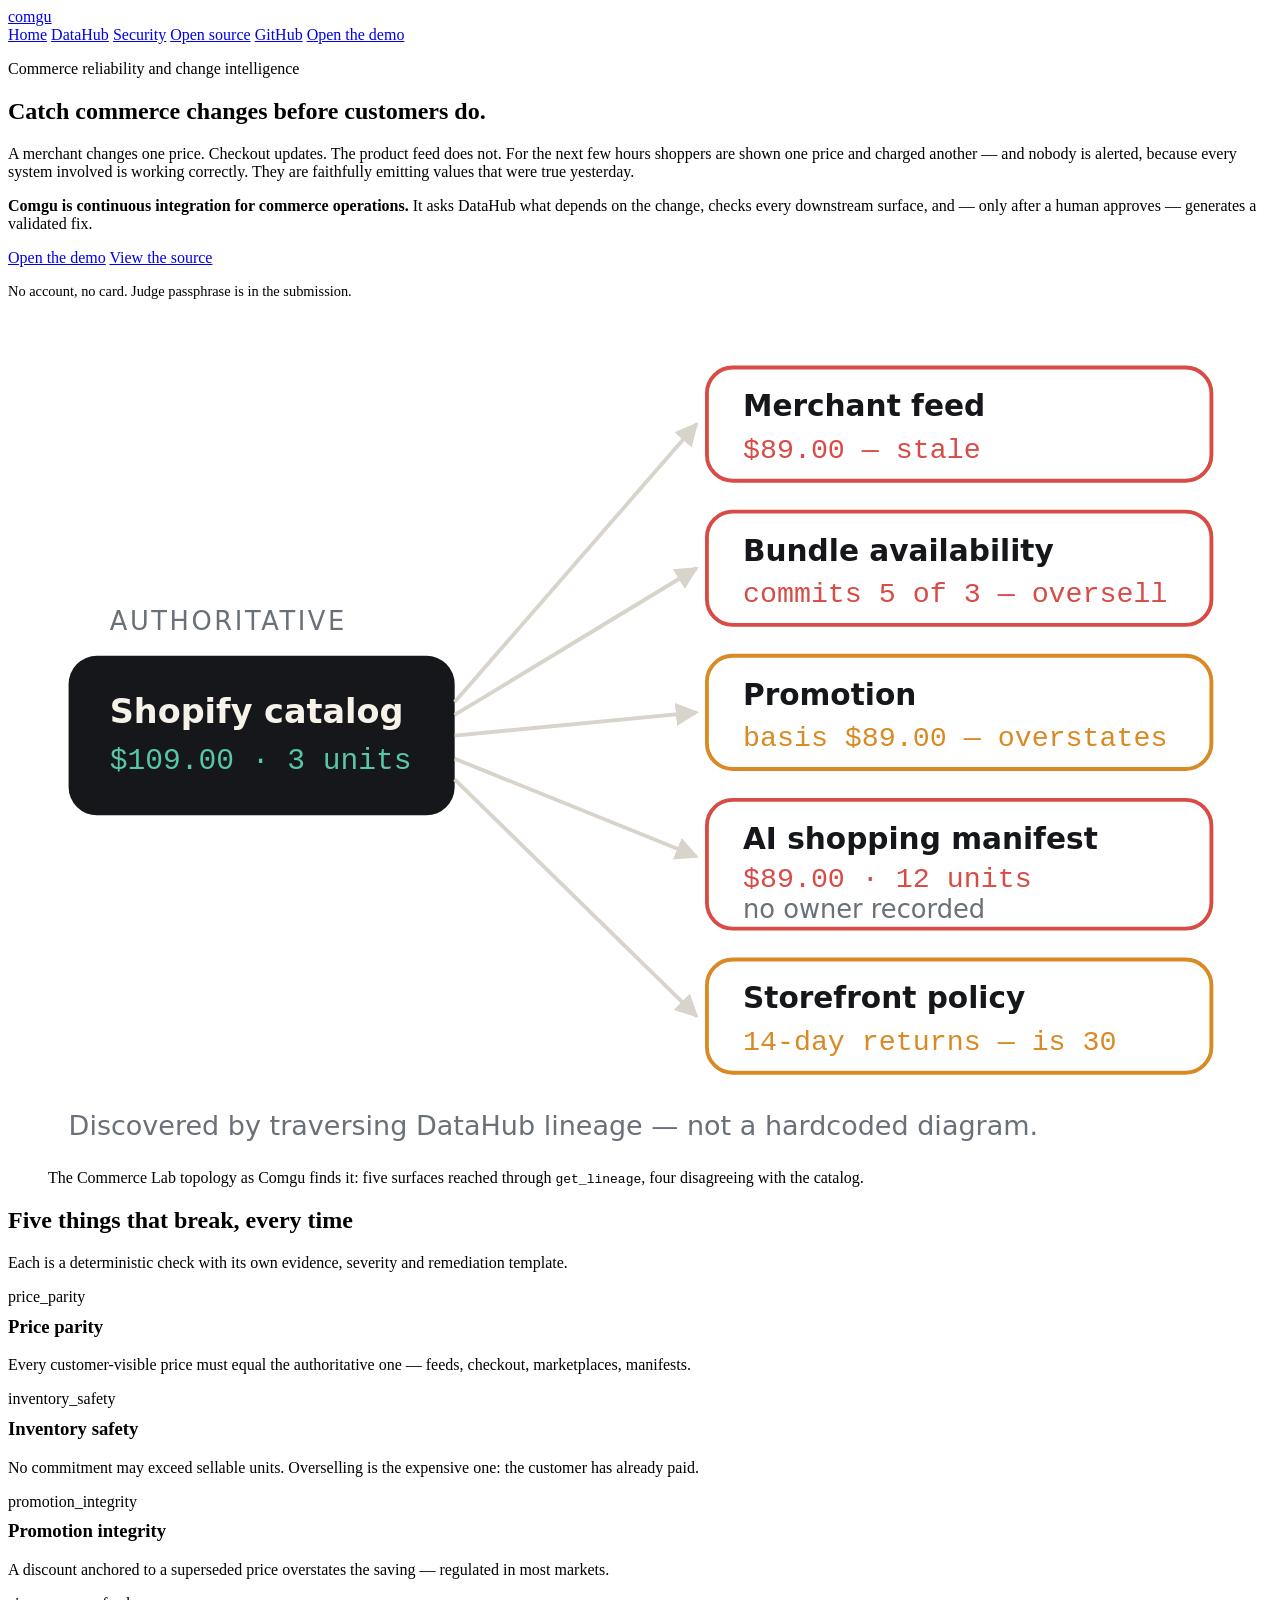
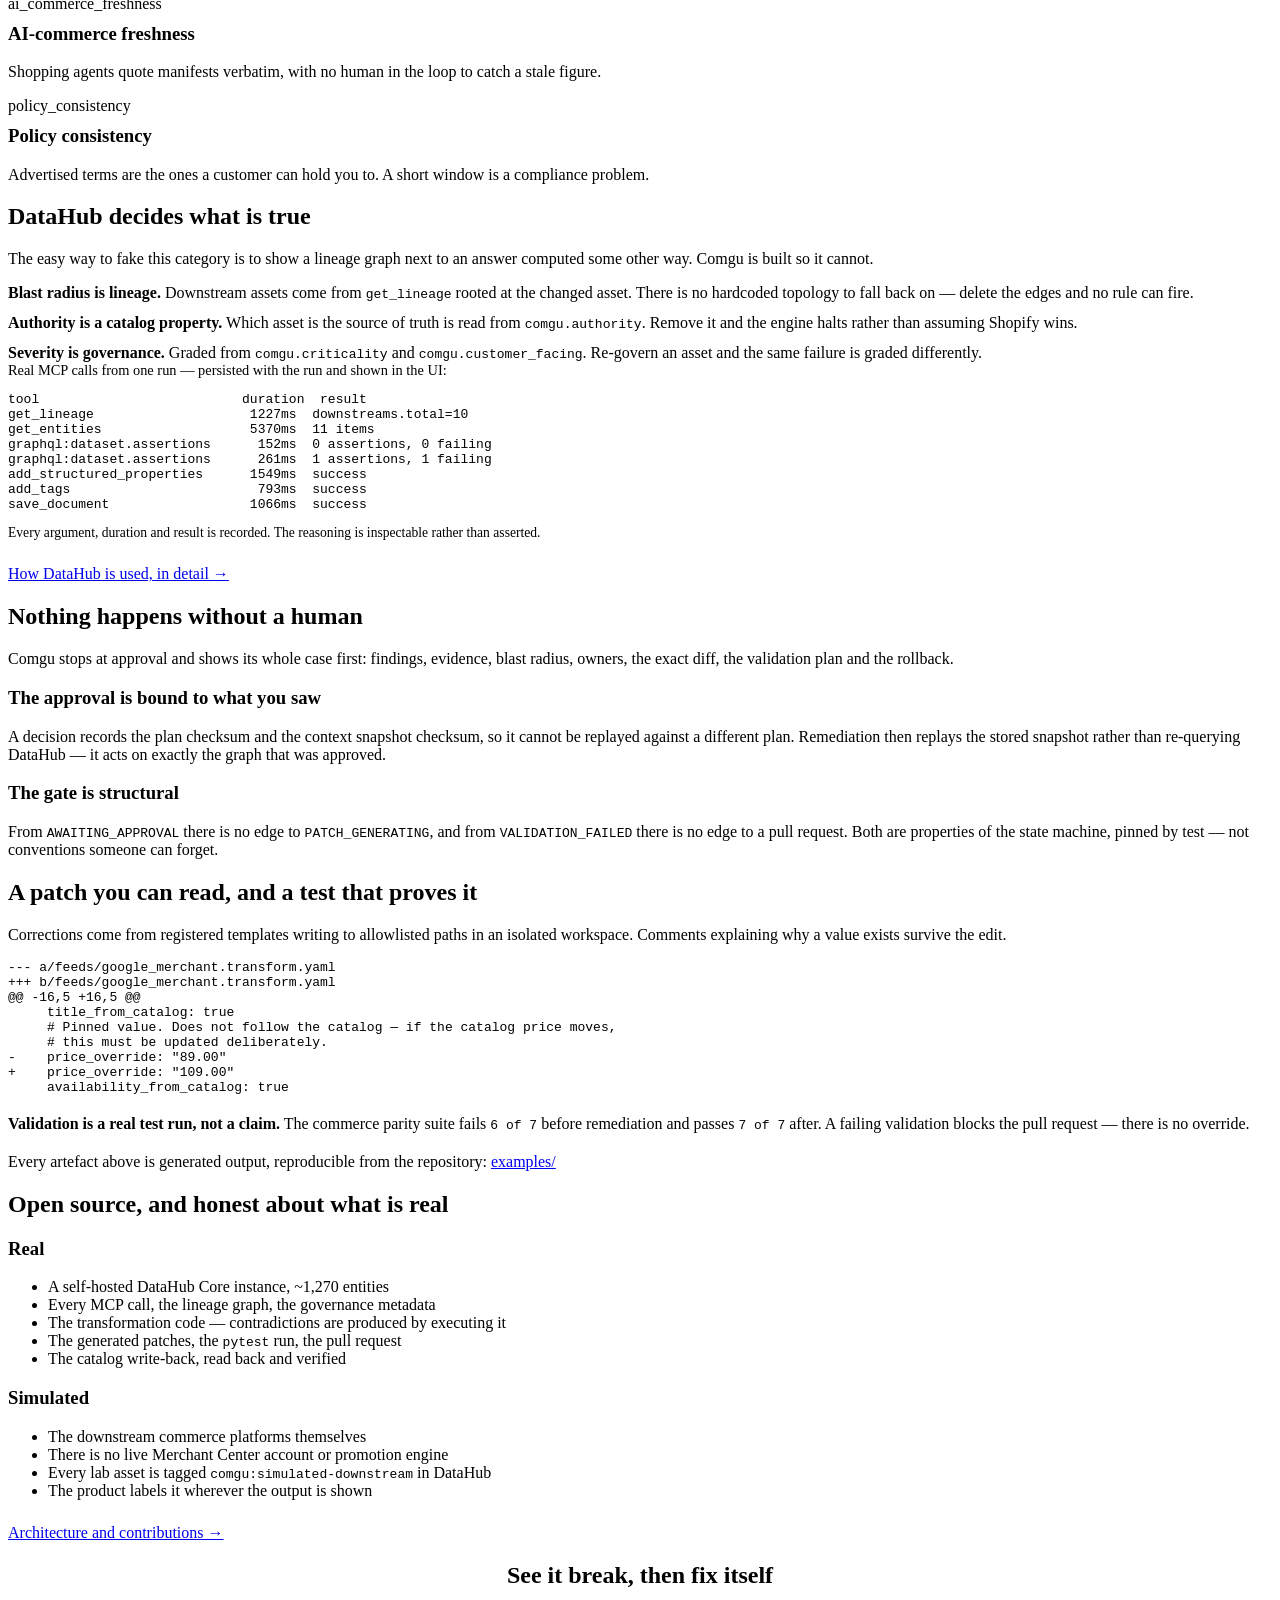
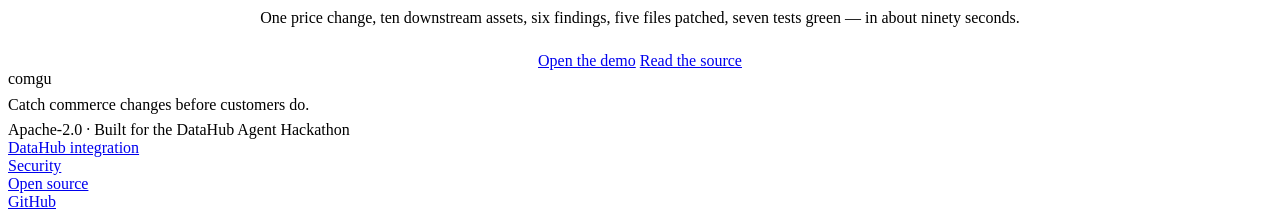
==== apps/api/static/marketing/index.html @ 2b43a9cf "Marketing site: homepage, DataHub, Security, Open source Four pages at the root; the product moves t" ====
<!doctype html>
<html lang="en">
<head>
<meta charset="utf-8">
<meta name="viewport" content="width=device-width, initial-scale=1">
<title>Comgu — continuous integration for commerce operations</title>
<meta name="description" content="Comgu catches commerce changes before customers do. It uses DataHub lineage to find every surface a price or inventory change broke, and proposes a validated fix.">
<link rel="stylesheet" href="/static/marketing/site.css">
<link rel="icon" href="data:image/svg+xml,<svg xmlns='http://www.w3.org/2000/svg' viewBox='0 0 100 100'><rect width='100' height='100' rx='22' fill='%2315171A'/><rect x='42' y='42' width='16' height='16' rx='3' fill='%23FF6B3D'/></svg>">
</head>
<body>
<header>
  <div class="wrap">
    <a class="brand" href="/"><span class="mark" aria-hidden="true"></span>comgu</a>
    <nav class="top" aria-label="Main">
      <a href="/" aria-current="page">Home</a>
      <a href="/datahub">DataHub</a>
      <a href="/security">Security</a>
      <a href="/open-source">Open source</a>
      <a href="https://github.com/AmirmLotfy/comgu">GitHub</a>
      <a class="cta" href="/app">Open the demo</a>
    </nav>
  </div>
</header>

<main>
<section class="plain">
  <div class="wrap hero">
    <div>
      <p class="eyebrow">Commerce reliability and change intelligence</p>
      <h1>Catch commerce changes before customers do.</h1>
      <p class="lede">
        A merchant changes one price. Checkout updates. The product feed does not.
        For the next few hours shoppers are shown one price and charged another —
        and nobody is alerted, because every system involved is working correctly.
        They are faithfully emitting values that were true yesterday.
      </p>
      <p class="lede">
        <strong>Comgu is continuous integration for commerce operations.</strong>
        It asks DataHub what depends on the change, checks every downstream
        surface, and — only after a human approves — generates a validated fix.
      </p>
      <div class="buttons">
        <a class="cta" href="/app">Open the demo</a>
        <a class="cta ghost" href="https://github.com/AmirmLotfy/comgu">View the source</a>
      </div>
      <p class="muted" style="font-size:.9rem;margin-top:1rem">
        No account, no card. Judge passphrase is in the submission.
      </p>
    </div>

    <!-- The diagnostic visual is the real Commerce Lab topology: one
         authoritative source, five projections, one of them unowned. -->
    <figure>
      <svg viewBox="0 0 460 330" role="img" width="100%"
           aria-label="One Shopify catalog projects into five downstream surfaces; four disagree with it and one has no owner.">
        <defs>
          <marker id="a" viewBox="0 0 10 10" refX="9" refY="5" markerWidth="6" markerHeight="6" orient="auto">
            <path d="M0 0 L10 5 L0 10 z" fill="#D8D4CB"/>
          </marker>
        </defs>
        <rect x="8" y="132" width="150" height="62" rx="11" fill="#15171A"/>
        <text x="24" y="158" fill="#F6F2E9" font-size="13" font-weight="700" font-family="system-ui">Shopify catalog</text>
        <text x="24" y="176" fill="#57C7A5" font-size="11.5" font-family="ui-monospace,monospace">$109.00 · 3 units</text>
        <text x="24" y="122" fill="#697078" font-size="10" font-family="system-ui" letter-spacing="1">AUTHORITATIVE</text>

        <g font-family="system-ui" font-size="11.5">
          <!-- four contradicting surfaces + one correct -->
          <g>
            <line x1="158" y1="150" x2="252" y2="42" stroke="#D8D4CB" stroke-width="1.5" marker-end="url(#a)"/>
            <rect x="256" y="20" width="196" height="44" rx="10" fill="#fff" stroke="#D94B45" stroke-width="1.5"/>
            <text x="270" y="39" fill="#15171A" font-weight="650">Merchant feed</text>
            <text x="270" y="55" fill="#D94B45" font-family="ui-monospace,monospace" font-size="11">$89.00 — stale</text>
          </g>
          <g>
            <line x1="158" y1="155" x2="252" y2="98" stroke="#D8D4CB" stroke-width="1.5" marker-end="url(#a)"/>
            <rect x="256" y="76" width="196" height="44" rx="10" fill="#fff" stroke="#D94B45" stroke-width="1.5"/>
            <text x="270" y="95" fill="#15171A" font-weight="650">Bundle availability</text>
            <text x="270" y="111" fill="#D94B45" font-family="ui-monospace,monospace" font-size="11">commits 5 of 3 — oversell</text>
          </g>
          <g>
            <line x1="158" y1="163" x2="252" y2="154" stroke="#D8D4CB" stroke-width="1.5" marker-end="url(#a)"/>
            <rect x="256" y="132" width="196" height="44" rx="10" fill="#fff" stroke="#D98A24" stroke-width="1.5"/>
            <text x="270" y="151" fill="#15171A" font-weight="650">Promotion</text>
            <text x="270" y="167" fill="#D98A24" font-family="ui-monospace,monospace" font-size="11">basis $89.00 — overstates</text>
          </g>
          <g>
            <line x1="158" y1="172" x2="252" y2="210" stroke="#D8D4CB" stroke-width="1.5" marker-end="url(#a)"/>
            <rect x="256" y="188" width="196" height="50" rx="10" fill="#fff" stroke="#D94B45" stroke-width="1.5"/>
            <text x="270" y="207" fill="#15171A" font-weight="650">AI shopping manifest</text>
            <text x="270" y="222" fill="#D94B45" font-family="ui-monospace,monospace" font-size="11">$89.00 · 12 units</text>
            <text x="270" y="234" fill="#697078" font-size="10">no owner recorded</text>
          </g>
          <g>
            <line x1="158" y1="180" x2="252" y2="272" stroke="#D8D4CB" stroke-width="1.5" marker-end="url(#a)"/>
            <rect x="256" y="250" width="196" height="44" rx="10" fill="#fff" stroke="#D98A24" stroke-width="1.5"/>
            <text x="270" y="269" fill="#15171A" font-weight="650">Storefront policy</text>
            <text x="270" y="285" fill="#D98A24" font-family="ui-monospace,monospace" font-size="11">14-day returns — is 30</text>
          </g>
        </g>
        <text x="8" y="318" fill="#697078" font-size="10.5" font-family="system-ui">
          Discovered by traversing DataHub lineage — not a hardcoded diagram.
        </text>
      </svg>
      <figcaption>
        The Commerce Lab topology as Comgu finds it: five surfaces reached through
        <code>get_lineage</code>, four disagreeing with the catalog.
      </figcaption>
    </figure>
  </div>
</section>

<section>
  <div class="wrap">
    <h2>Five things that break, every time</h2>
    <p class="lede">Each is a deterministic check with its own evidence, severity and remediation template.</p>
    <div class="grid g3">
      <div class="card"><span class="tag">price_parity</span>
        <h3 style="margin-top:.6rem">Price parity</h3>
        <p>Every customer-visible price must equal the authoritative one — feeds, checkout, marketplaces, manifests.</p></div>
      <div class="card"><span class="tag">inventory_safety</span>
        <h3 style="margin-top:.6rem">Inventory safety</h3>
        <p>No commitment may exceed sellable units. Overselling is the expensive one: the customer has already paid.</p></div>
      <div class="card"><span class="tag">promotion_integrity</span>
        <h3 style="margin-top:.6rem">Promotion integrity</h3>
        <p>A discount anchored to a superseded price overstates the saving — regulated in most markets.</p></div>
      <div class="card"><span class="tag">ai_commerce_freshness</span>
        <h3 style="margin-top:.6rem">AI-commerce freshness</h3>
        <p>Shopping agents quote manifests verbatim, with no human in the loop to catch a stale figure.</p></div>
      <div class="card"><span class="tag">policy_consistency</span>
        <h3 style="margin-top:.6rem">Policy consistency</h3>
        <p>Advertised terms are the ones a customer can hold you to. A short window is a compliance problem.</p></div>
    </div>
  </div>
</section>

<section>
  <div class="wrap">
    <h2>DataHub decides what is true</h2>
    <p class="lede">
      The easy way to fake this category is to show a lineage graph next to an
      answer computed some other way. Comgu is built so it cannot.
    </p>
    <div class="grid g2">
      <div>
        <div class="note context">
          <strong>Blast radius is lineage.</strong> Downstream assets come from
          <code>get_lineage</code> rooted at the changed asset. There is no hardcoded
          topology to fall back on — delete the edges and no rule can fire.
        </div>
        <div class="note context" style="margin-top:.75rem">
          <strong>Authority is a catalog property.</strong> Which asset is the source
          of truth is read from <code>comgu.authority</code>. Remove it and the engine
          halts rather than assuming Shopify wins.
        </div>
        <div class="note context" style="margin-top:.75rem">
          <strong>Severity is governance.</strong> Graded from
          <code>comgu.criticality</code> and <code>comgu.customer_facing</code>.
          Re-govern an asset and the same failure is graded differently.
        </div>
      </div>
      <div>
        <p class="muted" style="font-size:.9rem;margin:0 0 .5rem">
          Real MCP calls from one run — persisted with the run and shown in the UI:
        </p>
<pre><code><span class="c">tool                          duration  result</span>
get_lineage                    1227ms  downstreams.total=10
get_entities                   5370ms  11 items
graphql:dataset.assertions      152ms  0 assertions, 0 failing
graphql:dataset.assertions      261ms  1 assertions, <span class="del">1 failing</span>
add_structured_properties      1549ms  success
add_tags                        793ms  success
save_document                  1066ms  success</code></pre>
        <p class="muted" style="font-size:.85rem;margin-top:.6rem">
          Every argument, duration and result is recorded. The reasoning is
          inspectable rather than asserted.
        </p>
      </div>
    </div>
    <p style="margin-top:1.5rem"><a href="/datahub">How DataHub is used, in detail →</a></p>
  </div>
</section>

<section>
  <div class="wrap">
    <h2>Nothing happens without a human</h2>
    <p class="lede">
      Comgu stops at approval and shows its whole case first: findings, evidence,
      blast radius, owners, the exact diff, the validation plan and the rollback.
    </p>
    <div class="grid g2">
      <div class="card">
        <h3>The approval is bound to what you saw</h3>
        <p>
          A decision records the plan checksum and the context snapshot checksum, so
          it cannot be replayed against a different plan. Remediation then replays
          the stored snapshot rather than re-querying DataHub — it acts on exactly
          the graph that was approved.
        </p>
      </div>
      <div class="card">
        <h3>The gate is structural</h3>
        <p>
          From <code>AWAITING_APPROVAL</code> there is no edge to
          <code>PATCH_GENERATING</code>, and from <code>VALIDATION_FAILED</code> there
          is no edge to a pull request. Both are properties of the state machine,
          pinned by test — not conventions someone can forget.
        </p>
      </div>
    </div>
  </div>
</section>

<section>
  <div class="wrap">
    <h2>A patch you can read, and a test that proves it</h2>
    <p class="lede">
      Corrections come from registered templates writing to allowlisted paths in an
      isolated workspace. Comments explaining why a value exists survive the edit.
    </p>
<pre><code><span class="hdr">--- a/feeds/google_merchant.transform.yaml</span>
<span class="hdr">+++ b/feeds/google_merchant.transform.yaml</span>
<span class="hdr">@@ -16,5 +16,5 @@</span>
     title_from_catalog: true
     <span class="c"># Pinned value. Does not follow the catalog — if the catalog price moves,</span>
     <span class="c"># this must be updated deliberately.</span>
<span class="del">-    price_override: "89.00"</span>
<span class="add">+    price_override: "109.00"</span>
     availability_from_catalog: true</code></pre>
    <div class="note proof" style="margin-top:1.25rem">
      <strong>Validation is a real test run, not a claim.</strong>
      The commerce parity suite fails <code>6 of 7</code> before remediation and
      passes <code>7 of 7</code> after. A failing validation blocks the pull request
      — there is no override.
    </div>
    <p style="margin-top:1.25rem" class="muted">
      Every artefact above is generated output, reproducible from the repository:
      <a href="https://github.com/AmirmLotfy/comgu/tree/main/examples">examples/</a>
    </p>
  </div>
</section>

<section>
  <div class="wrap">
    <h2>Open source, and honest about what is real</h2>
    <div class="grid g2">
      <div class="card">
        <h3>Real</h3>
        <ul class="tight">
          <li>A self-hosted DataHub Core instance, ~1,270 entities</li>
          <li>Every MCP call, the lineage graph, the governance metadata</li>
          <li>The transformation code — contradictions are produced by executing it</li>
          <li>The generated patches, the <code>pytest</code> run, the pull request</li>
          <li>The catalog write-back, read back and verified</li>
        </ul>
      </div>
      <div class="card">
        <h3>Simulated</h3>
        <ul class="tight">
          <li>The downstream commerce platforms themselves</li>
          <li>There is no live Merchant Center account or promotion engine</li>
          <li>Every lab asset is tagged <code>comgu:simulated-downstream</code> in DataHub</li>
          <li>The product labels it wherever the output is shown</li>
        </ul>
      </div>
    </div>
    <p style="margin-top:1.5rem"><a href="/open-source">Architecture and contributions →</a></p>
  </div>
</section>

<section>
  <div class="wrap" style="text-align:center">
    <h2>See it break, then fix itself</h2>
    <p class="lede" style="margin:0 auto 1.6rem">
      One price change, ten downstream assets, six findings, five files patched,
      seven tests green — in about ninety seconds.
    </p>
    <div class="buttons" style="justify-content:center">
      <a class="cta" href="/app">Open the demo</a>
      <a class="cta ghost" href="https://github.com/AmirmLotfy/comgu">Read the source</a>
    </div>
  </div>
</section>
</main>

<footer>
  <div class="wrap">
    <div>
      <div class="brand" style="margin-bottom:.5rem"><span class="mark" aria-hidden="true"></span>comgu</div>
      <div>Catch commerce changes before customers do.</div>
      <div style="margin-top:.4rem">Apache-2.0 · Built for the DataHub Agent Hackathon</div>
    </div>
    <div>
      <div><a href="/datahub">DataHub integration</a></div>
      <div><a href="/security">Security</a></div>
      <div><a href="/open-source">Open source</a></div>
      <div><a href="https://github.com/AmirmLotfy/comgu">GitHub</a></div>
    </div>
  </div>
</footer>
</body>
</html>
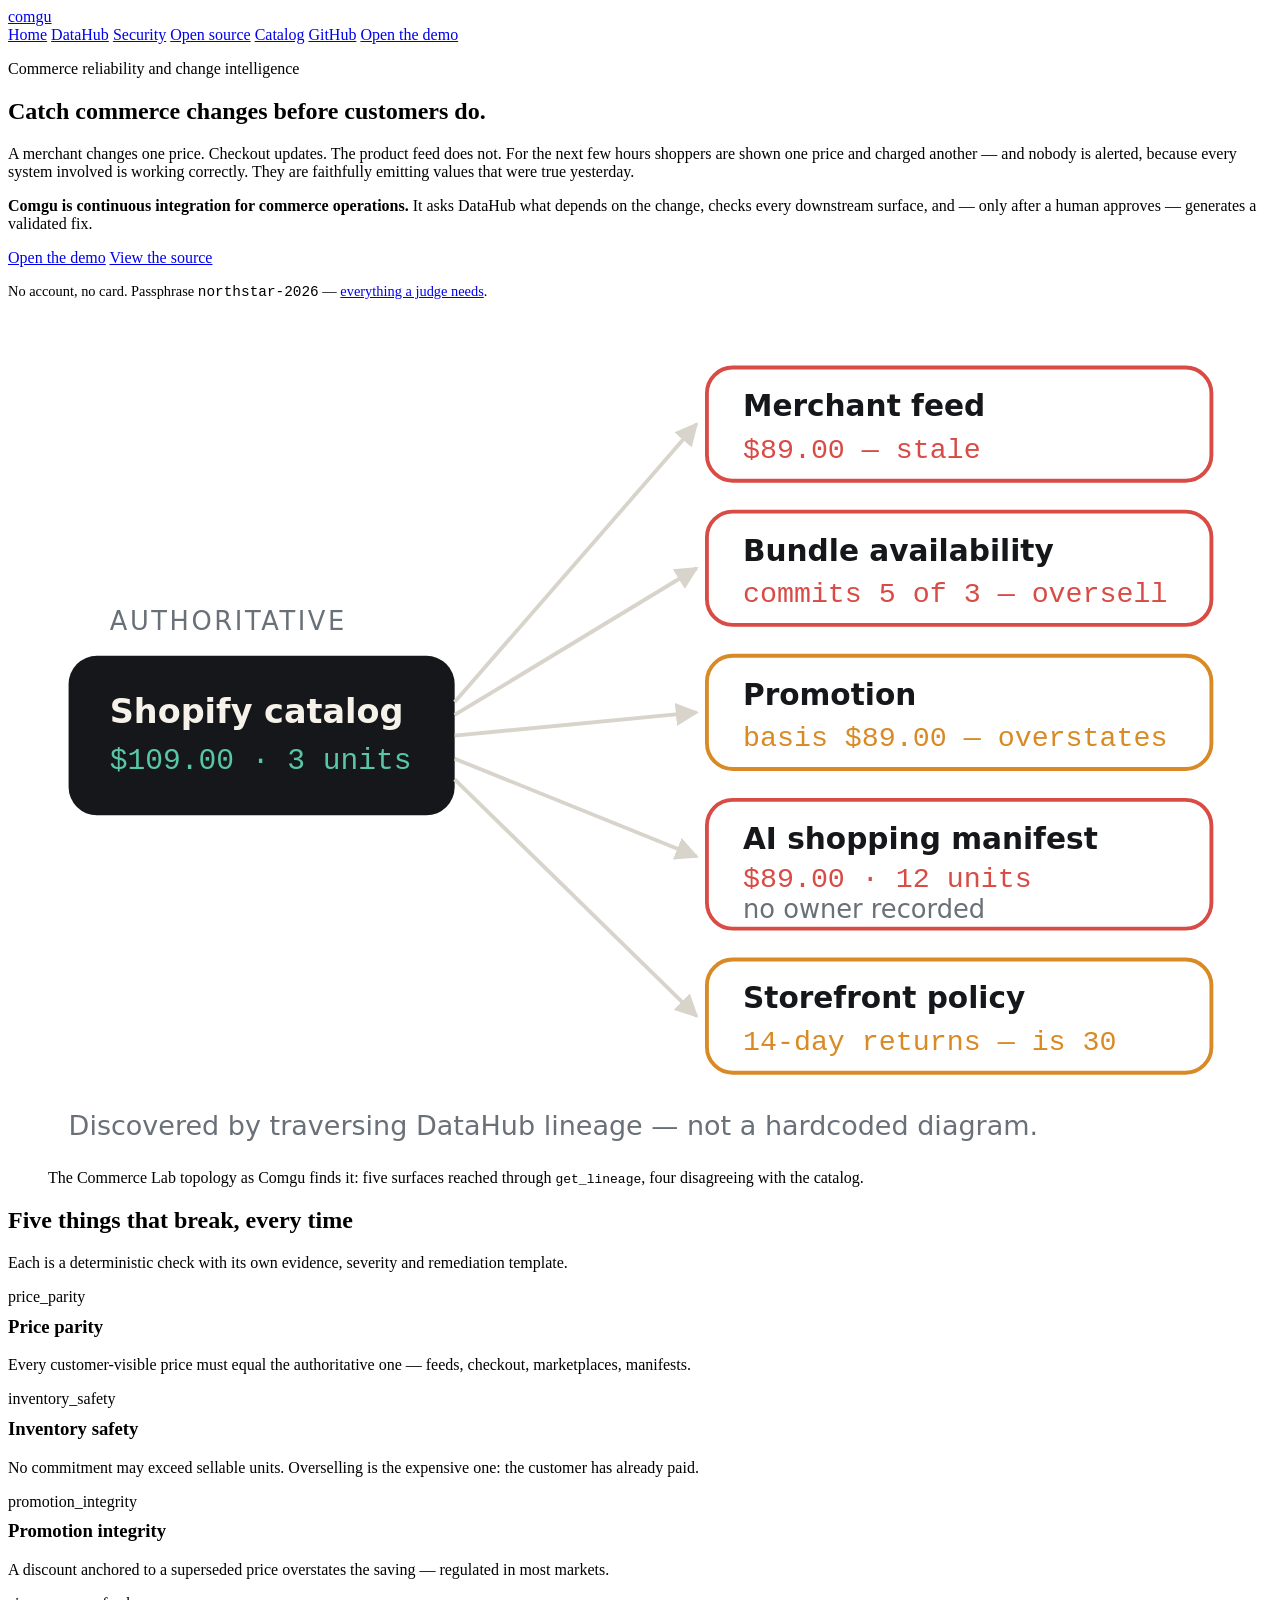
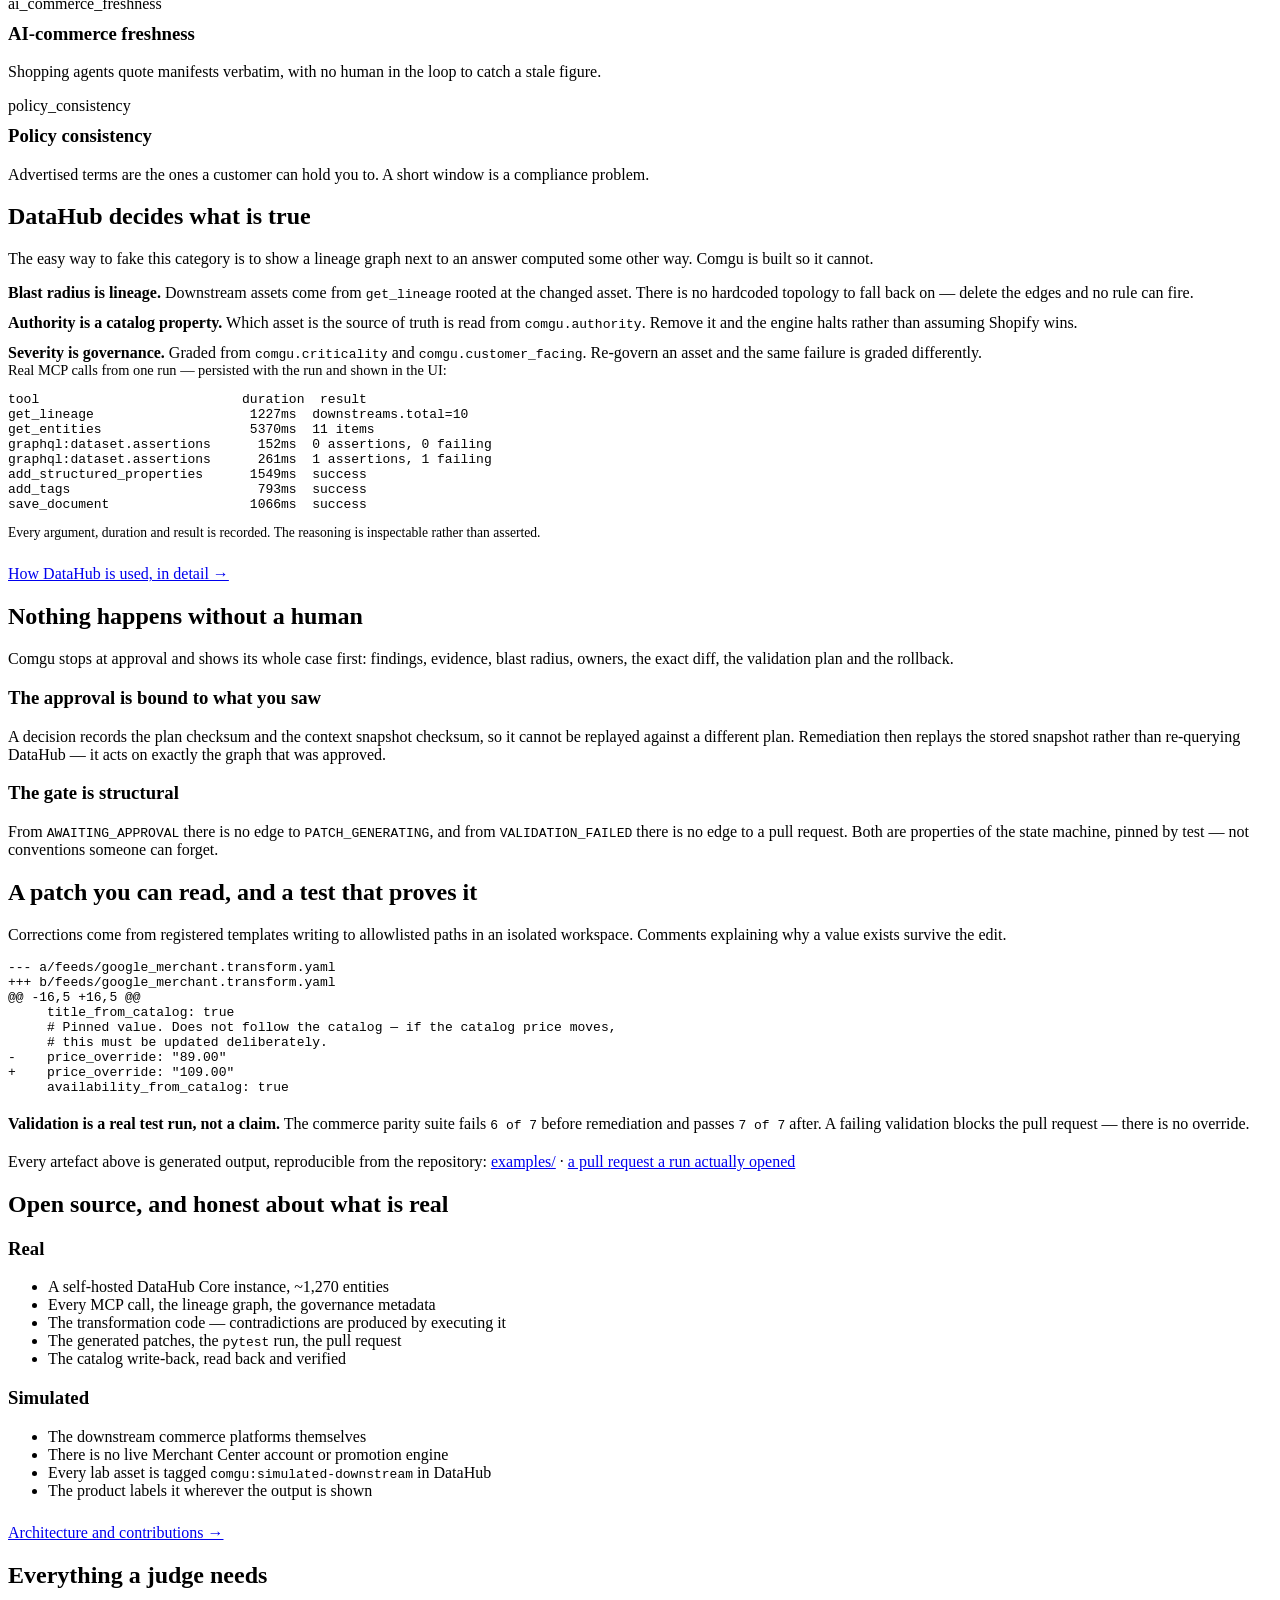
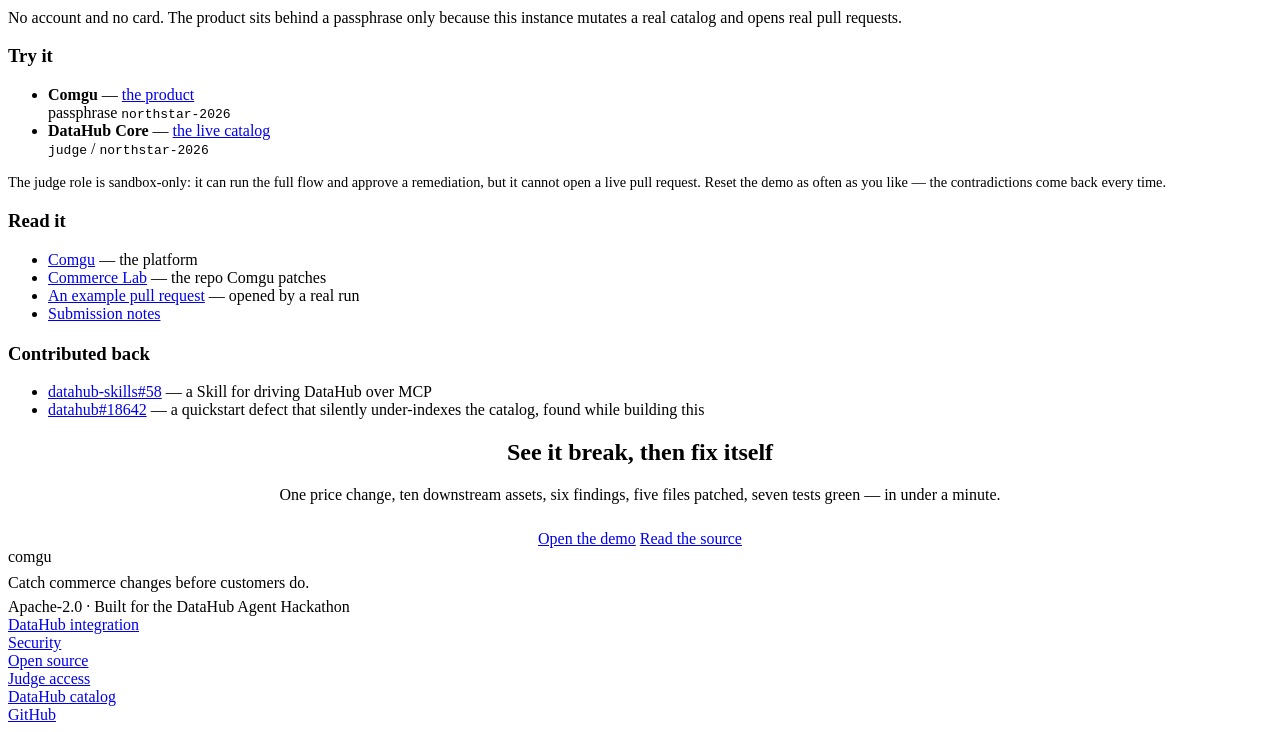
==== commit 5d0f3e0d: "Give judges every real link from the marketing site A judge landing on the site had no way in: the p" ====
--- a/apps/api/static/marketing/index.html
+++ b/apps/api/static/marketing/index.html
@@ -17,6 +17,7 @@
       <a href="/datahub">DataHub</a>
       <a href="/security">Security</a>
       <a href="/open-source">Open source</a>
+      <a href="https://datahub.35-240-72-53.sslip.io">Catalog</a>
       <a href="https://github.com/AmirmLotfy/comgu">GitHub</a>
       <a class="cta" href="/app">Open the demo</a>
     </nav>
@@ -45,7 +46,8 @@
         <a class="cta ghost" href="https://github.com/AmirmLotfy/comgu">View the source</a>
       </div>
       <p class="muted" style="font-size:.9rem;margin-top:1rem">
-        No account, no card. Judge passphrase is in the submission.
+        No account, no card. Passphrase <code>northstar-2026</code> —
+        <a href="#judges">everything a judge needs</a>.
       </p>
     </div>
 
@@ -236,6 +238,7 @@
     <p style="margin-top:1.25rem" class="muted">
       Every artefact above is generated output, reproducible from the repository:
       <a href="https://github.com/AmirmLotfy/comgu/tree/main/examples">examples/</a>
+      · <a href="https://github.com/AmirmLotfy/comgu-commerce-lab/pull/1">a pull request a run actually opened</a>
     </p>
   </div>
 </section>
@@ -268,12 +271,69 @@
   </div>
 </section>
 
+<section id="judges">
+  <div class="wrap">
+    <h2>Everything a judge needs</h2>
+    <p class="lede">
+      No account and no card. The product sits behind a passphrase only because
+      this instance mutates a real catalog and opens real pull requests.
+    </p>
+
+    <div class="grid g2">
+      <div class="card">
+        <h3>Try it</h3>
+        <ul class="tight">
+          <li>
+            <strong>Comgu</strong> —
+            <a href="/app">the product</a><br>
+            passphrase <code>northstar-2026</code>
+          </li>
+          <li>
+            <strong>DataHub Core</strong> —
+            <a href="https://datahub.35-240-72-53.sslip.io">the live catalog</a><br>
+            <code>judge</code> / <code>northstar-2026</code>
+          </li>
+        </ul>
+        <p class="muted" style="font-size:.9rem">
+          The judge role is sandbox-only: it can run the full flow and approve a
+          remediation, but it cannot open a live pull request. Reset the demo as
+          often as you like — the contradictions come back every time.
+        </p>
+      </div>
+
+      <div class="card">
+        <h3>Read it</h3>
+        <ul class="tight">
+          <li><a href="https://github.com/AmirmLotfy/comgu">Comgu</a> — the platform</li>
+          <li><a href="https://github.com/AmirmLotfy/comgu-commerce-lab">Commerce Lab</a> — the repo Comgu patches</li>
+          <li><a href="https://github.com/AmirmLotfy/comgu-commerce-lab/pull/1">An example pull request</a> — opened by a real run</li>
+          <li><a href="https://github.com/AmirmLotfy/comgu/blob/main/SUBMISSION.md">Submission notes</a></li>
+        </ul>
+      </div>
+    </div>
+
+    <div class="card" style="margin-top:1.25rem">
+      <h3>Contributed back</h3>
+      <ul class="tight">
+        <li>
+          <a href="https://github.com/datahub-project/datahub-skills/pull/58">datahub-skills#58</a>
+          — a Skill for driving DataHub over MCP
+        </li>
+        <li>
+          <a href="https://github.com/datahub-project/datahub/issues/18642">datahub#18642</a>
+          — a quickstart defect that silently under-indexes the catalog, found while building this
+        </li>
+      </ul>
+    </div>
+  </div>
+</section>
+
 <section>
   <div class="wrap" style="text-align:center">
     <h2>See it break, then fix itself</h2>
     <p class="lede" style="margin:0 auto 1.6rem">
       One price change, ten downstream assets, six findings, five files patched,
-      seven tests green — in about ninety seconds.
+      seven tests green — in under a minute.
     </p>
     <div class="buttons" style="justify-content:center">
       <a class="cta" href="/app">Open the demo</a>
@@ -294,6 +354,8 @@
       <div><a href="/datahub">DataHub integration</a></div>
       <div><a href="/security">Security</a></div>
       <div><a href="/open-source">Open source</a></div>
+      <div><a href="/#judges">Judge access</a></div>
+      <div><a href="https://datahub.35-240-72-53.sslip.io">DataHub catalog</a></div>
       <div><a href="https://github.com/AmirmLotfy/comgu">GitHub</a></div>
     </div>
   </div>
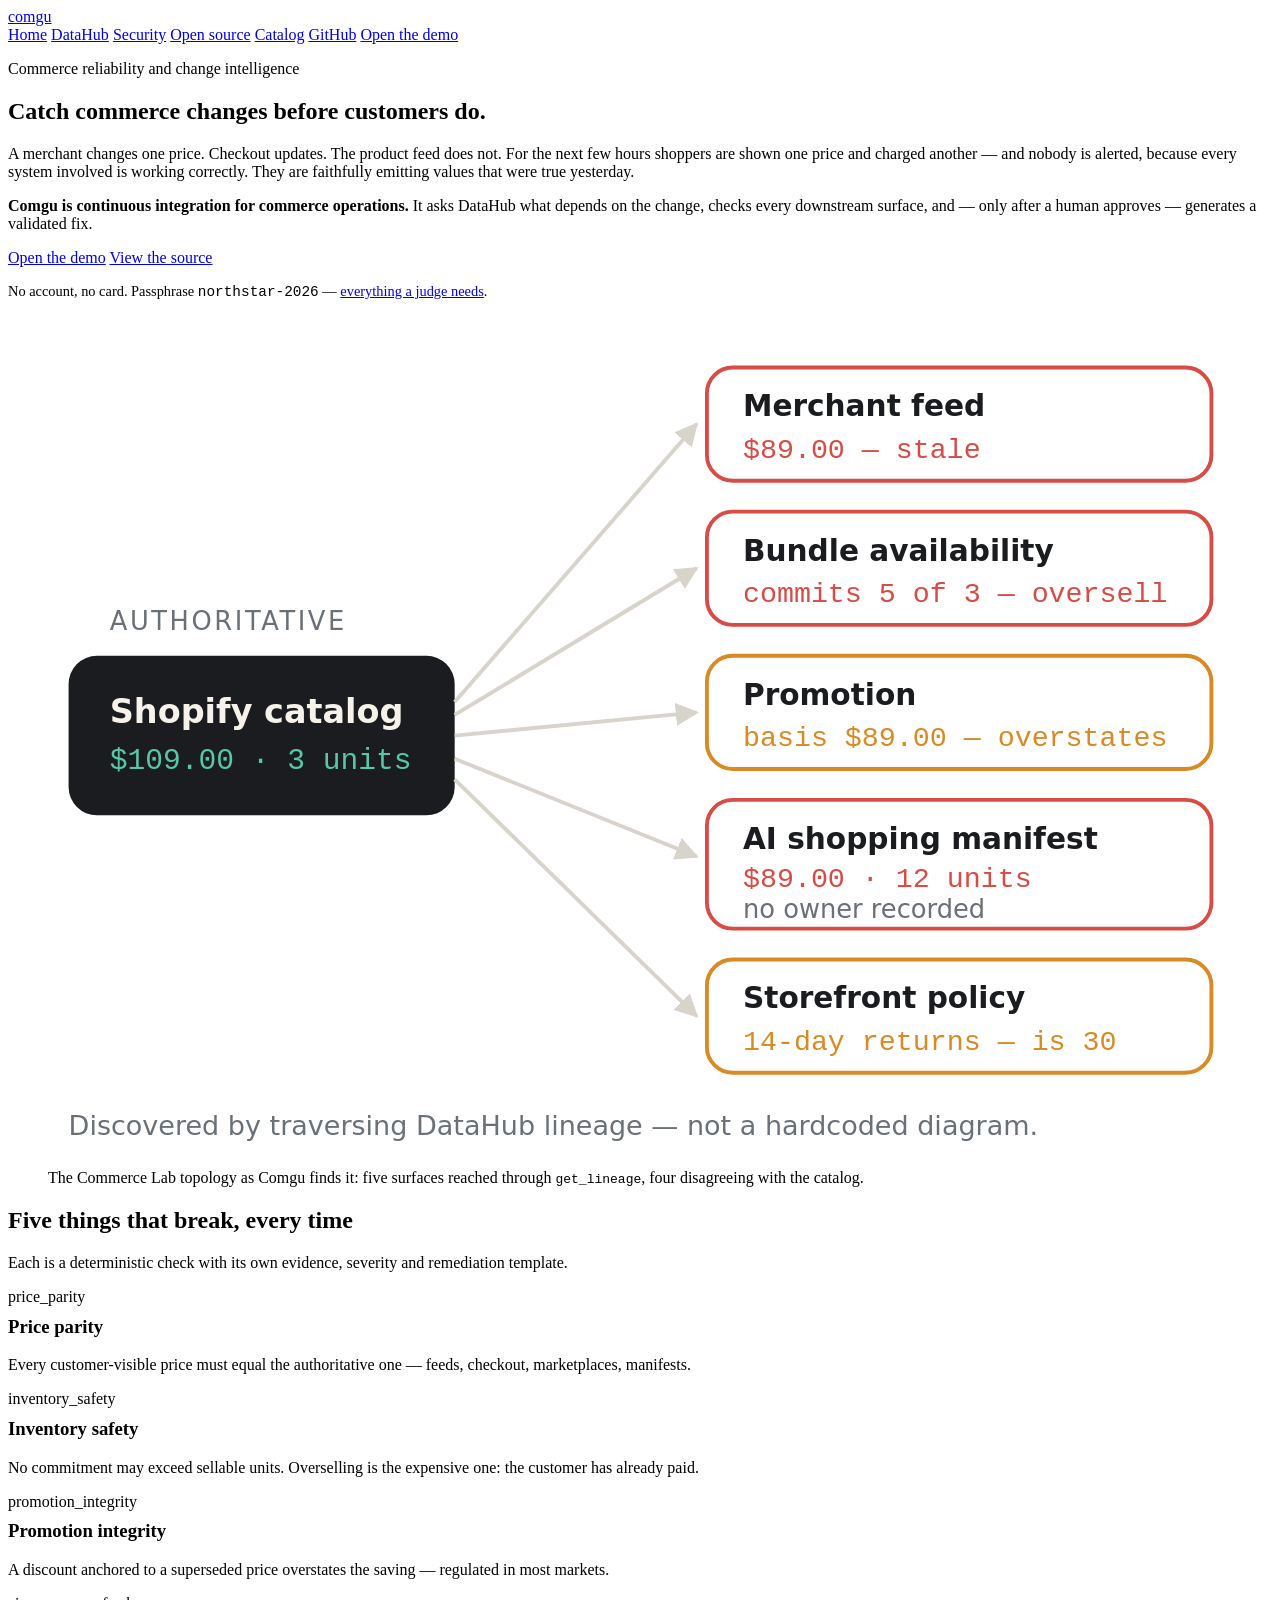
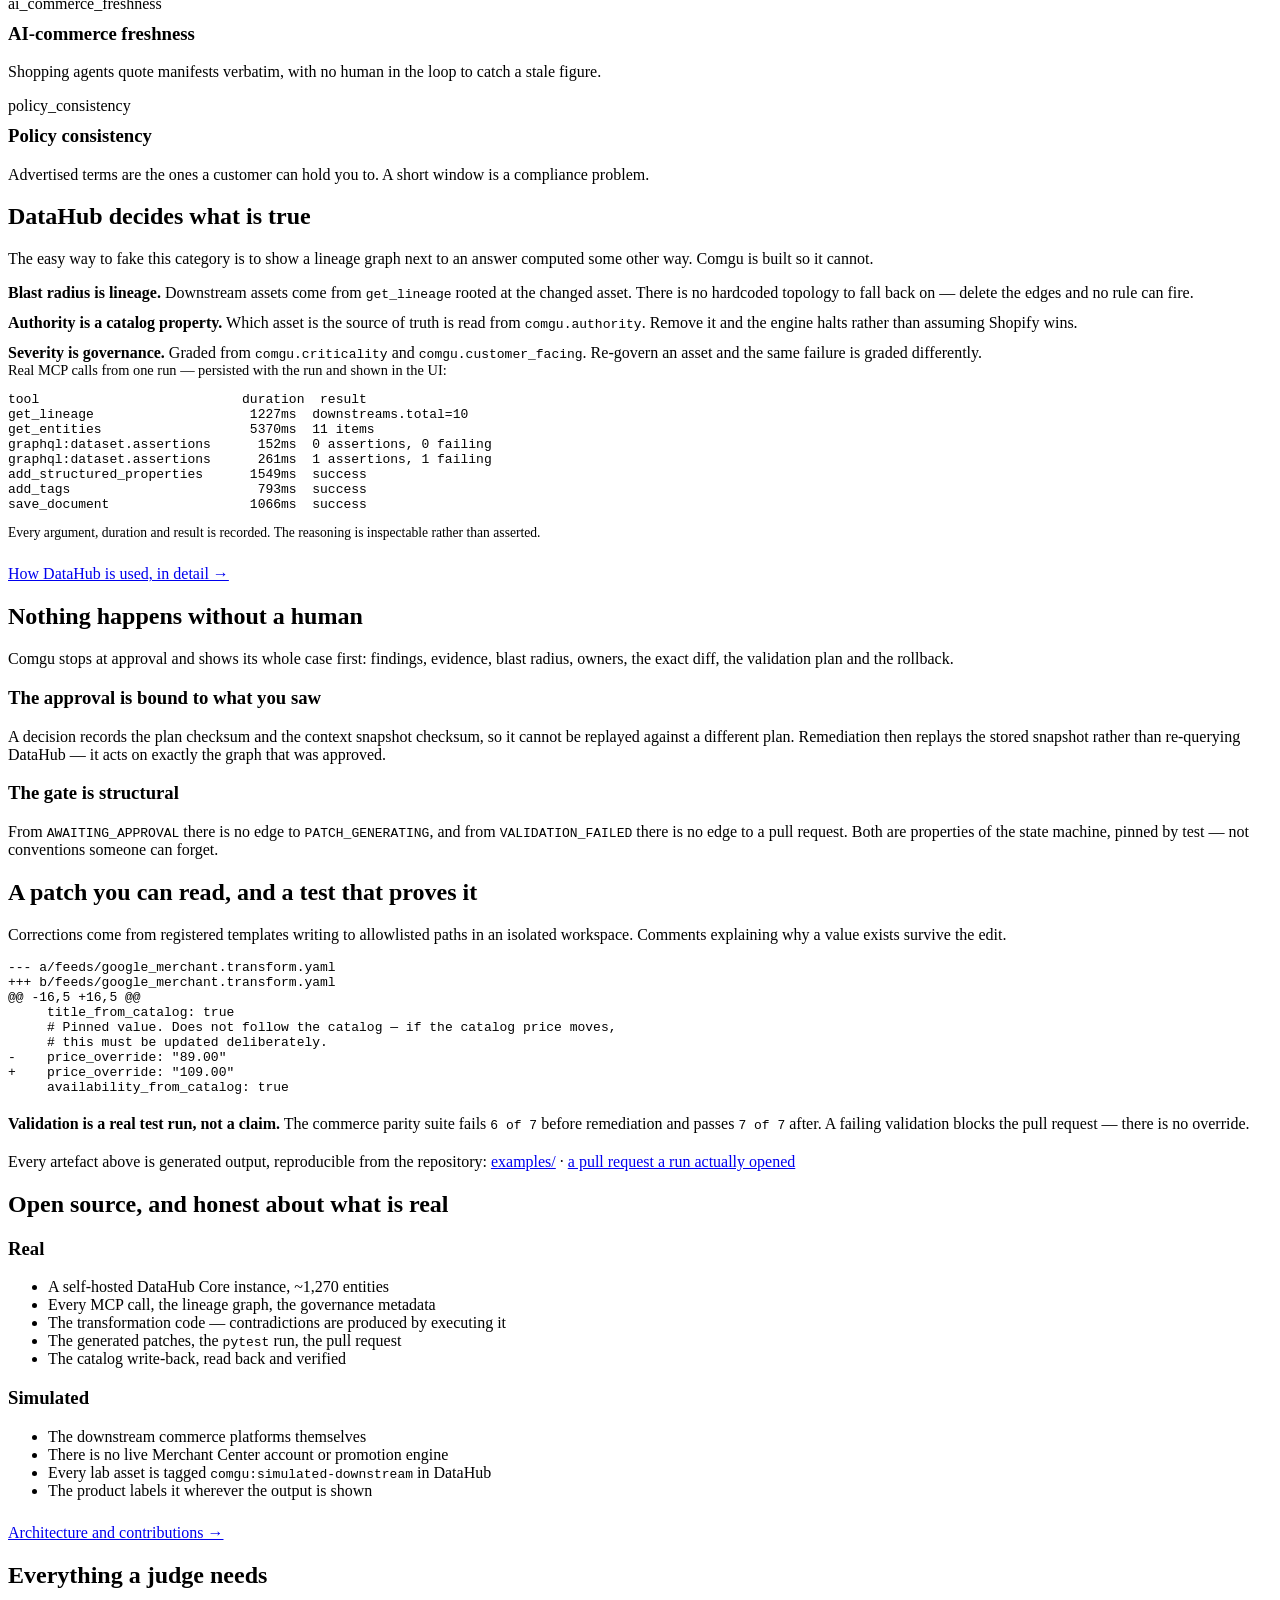
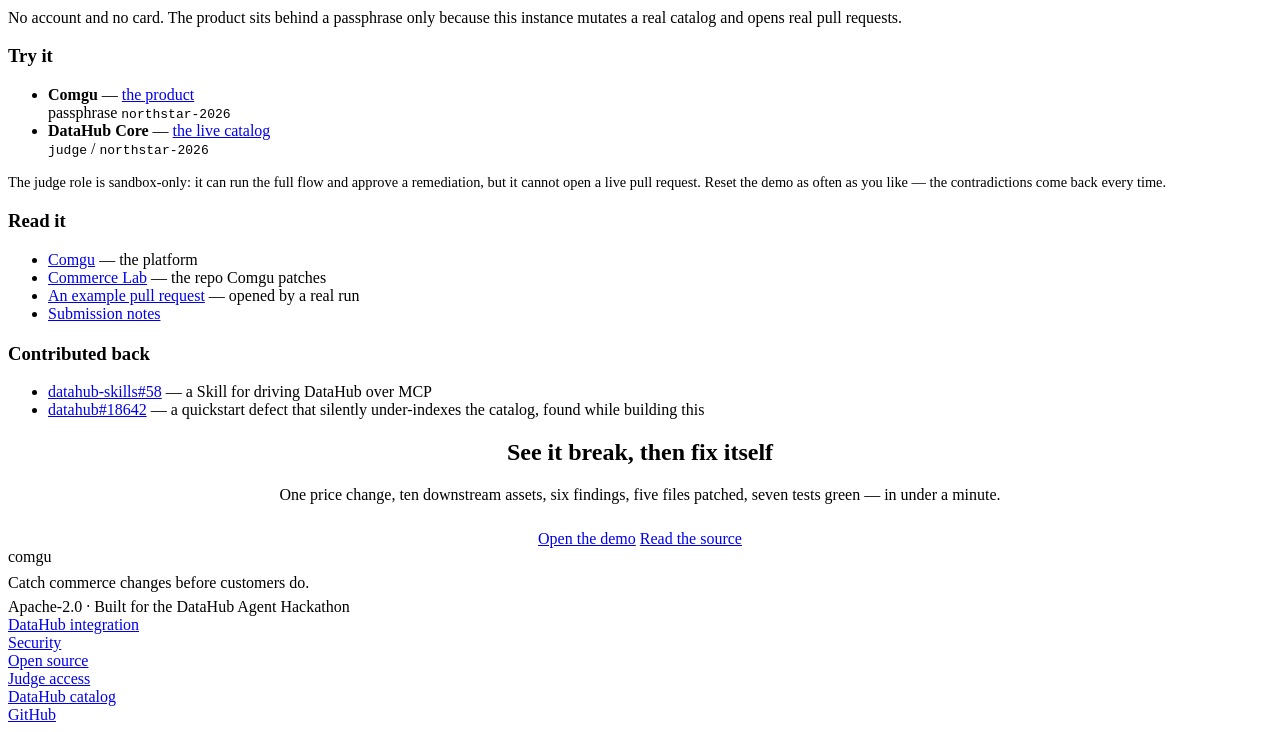
==== commit ddaeea73: "Use the real Comgu mark everywhere The favicon and the nine header lockups were placeholders — a rou" ====
--- a/apps/api/static/marketing/index.html
+++ b/apps/api/static/marketing/index.html
@@ -6,7 +6,13 @@
 <title>Comgu — continuous integration for commerce operations</title>
 <meta name="description" content="Comgu catches commerce changes before customers do. It uses DataHub lineage to find every surface a price or inventory change broke, and proposes a validated fix.">
 <link rel="stylesheet" href="/static/marketing/site.css">
-<link rel="icon" href="data:image/svg+xml,<svg xmlns='http://www.w3.org/2000/svg' viewBox='0 0 100 100'><rect width='100' height='100' rx='22' fill='%2315171A'/><rect x='42' y='42' width='16' height='16' rx='3' fill='%23FF6B3D'/></svg>">
+<link rel="icon" href="/static/marketing/favicon-32.png" sizes="32x32">
+<link rel="icon" href="/static/marketing/favicon-16.png" sizes="16x16">
+<link rel="icon" href="/static/marketing/favicon-32-light.png" sizes="32x32" media="(prefers-color-scheme:dark)">
+<link rel="apple-touch-icon" href="/static/marketing/apple-touch-icon.png">
+<meta property="og:image" content="https://comgu.vercel.app/og.png">
+<meta property="og:type" content="website">
+<meta name="twitter:card" content="summary_large_image">
 </head>
 <body>
 <header>
@@ -61,7 +67,7 @@
             <path d="M0 0 L10 5 L0 10 z" fill="#D8D4CB"/>
           </marker>
         </defs>
-        <rect x="8" y="132" width="150" height="62" rx="11" fill="#15171A"/>
+        <rect x="8" y="132" width="150" height="62" rx="11" fill="#1A1C1F"/>
         <text x="24" y="158" fill="#F6F2E9" font-size="13" font-weight="700" font-family="system-ui">Shopify catalog</text>
         <text x="24" y="176" fill="#57C7A5" font-size="11.5" font-family="ui-monospace,monospace">$109.00 · 3 units</text>
         <text x="24" y="122" fill="#697078" font-size="10" font-family="system-ui" letter-spacing="1">AUTHORITATIVE</text>
@@ -71,32 +77,32 @@
           <g>
             <line x1="158" y1="150" x2="252" y2="42" stroke="#D8D4CB" stroke-width="1.5" marker-end="url(#a)"/>
             <rect x="256" y="20" width="196" height="44" rx="10" fill="#fff" stroke="#D94B45" stroke-width="1.5"/>
-            <text x="270" y="39" fill="#15171A" font-weight="650">Merchant feed</text>
+            <text x="270" y="39" fill="#1A1C1F" font-weight="650">Merchant feed</text>
             <text x="270" y="55" fill="#D94B45" font-family="ui-monospace,monospace" font-size="11">$89.00 — stale</text>
           </g>
           <g>
             <line x1="158" y1="155" x2="252" y2="98" stroke="#D8D4CB" stroke-width="1.5" marker-end="url(#a)"/>
             <rect x="256" y="76" width="196" height="44" rx="10" fill="#fff" stroke="#D94B45" stroke-width="1.5"/>
-            <text x="270" y="95" fill="#15171A" font-weight="650">Bundle availability</text>
+            <text x="270" y="95" fill="#1A1C1F" font-weight="650">Bundle availability</text>
             <text x="270" y="111" fill="#D94B45" font-family="ui-monospace,monospace" font-size="11">commits 5 of 3 — oversell</text>
           </g>
           <g>
             <line x1="158" y1="163" x2="252" y2="154" stroke="#D8D4CB" stroke-width="1.5" marker-end="url(#a)"/>
             <rect x="256" y="132" width="196" height="44" rx="10" fill="#fff" stroke="#D98A24" stroke-width="1.5"/>
-            <text x="270" y="151" fill="#15171A" font-weight="650">Promotion</text>
+            <text x="270" y="151" fill="#1A1C1F" font-weight="650">Promotion</text>
             <text x="270" y="167" fill="#D98A24" font-family="ui-monospace,monospace" font-size="11">basis $89.00 — overstates</text>
           </g>
           <g>
             <line x1="158" y1="172" x2="252" y2="210" stroke="#D8D4CB" stroke-width="1.5" marker-end="url(#a)"/>
             <rect x="256" y="188" width="196" height="50" rx="10" fill="#fff" stroke="#D94B45" stroke-width="1.5"/>
-            <text x="270" y="207" fill="#15171A" font-weight="650">AI shopping manifest</text>
+            <text x="270" y="207" fill="#1A1C1F" font-weight="650">AI shopping manifest</text>
             <text x="270" y="222" fill="#D94B45" font-family="ui-monospace,monospace" font-size="11">$89.00 · 12 units</text>
             <text x="270" y="234" fill="#697078" font-size="10">no owner recorded</text>
           </g>
           <g>
             <line x1="158" y1="180" x2="252" y2="272" stroke="#D8D4CB" stroke-width="1.5" marker-end="url(#a)"/>
             <rect x="256" y="250" width="196" height="44" rx="10" fill="#fff" stroke="#D98A24" stroke-width="1.5"/>
-            <text x="270" y="269" fill="#15171A" font-weight="650">Storefront policy</text>
+            <text x="270" y="269" fill="#1A1C1F" font-weight="650">Storefront policy</text>
             <text x="270" y="285" fill="#D98A24" font-family="ui-monospace,monospace" font-size="11">14-day returns — is 30</text>
           </g>
         </g>
